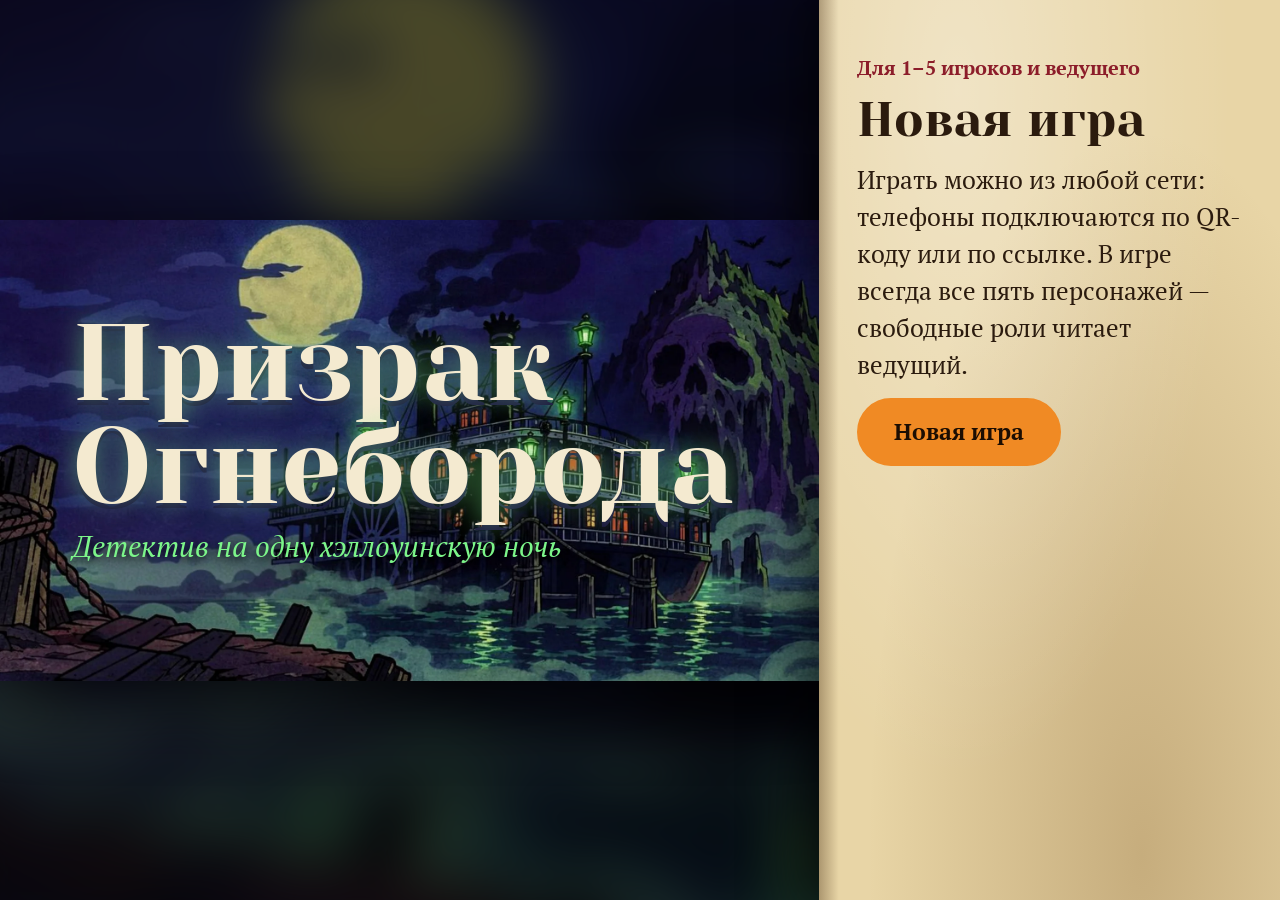
==== index.html @ 99c39380 "Ведущий с телефона, игра из любых сетей, текст справа, аватарки, пометки - телефон ведущего: пульт, " ====
<!doctype html>
<html lang="ru">
<head>
<meta charset="utf-8">
<meta name="viewport" content="width=device-width, initial-scale=1">
<title>Призрак Огнеборода</title>
<meta name="description" content="Хэллоуинский детектив для компании: экран для телевизора.">
<link rel="icon" href="data:image/svg+xml,<svg xmlns='http://www.w3.org/2000/svg' viewBox='0 0 100 100'><text y='.9em' font-size='90'>🎃</text></svg>">
<link rel="stylesheet" href="css/style.css">
<link rel="stylesheet" href="css/host.css">
<link rel="preload" as="image" href="img/bg/UI-02.webp">
</head>
<body class="host">
<div class="stage">
  <div id="blur"></div>
  <div id="scene"></div>
  <main id="screen"></main>
  <div class="topbar" id="top"></div>
  <nav class="dock" id="dock" aria-label="Управление игрой"></nav>
  <div class="toast" id="toast" hidden></div>
</div>
<script src="vendor/mqtt.min.js"></script>
<script src="vendor/qrcode.js"></script>
<script type="module" src="js/host.js"></script>
</body>
</html>
---- css/style.css ----
/* Призрак Огнеборода — общие стили ТВ и телефона */
@font-face { font-family: 'Yeseva One'; font-style: normal; font-weight: 400; font-display: swap; src: url('../fonts/yeseva-one-cyrillic-400-normal.woff2') format('woff2'); unicode-range: U+0301, U+0400-045F, U+0490-0491, U+04B0-04B1, U+2116; }
@font-face { font-family: 'Yeseva One'; font-style: normal; font-weight: 400; font-display: swap; src: url('../fonts/yeseva-one-latin-400-normal.woff2') format('woff2'); unicode-range: U+0000-00FF, U+0131, U+0152-0153, U+02BB-02BC, U+02C6, U+02DA, U+02DC, U+2000-206F, U+2074, U+20AC, U+2122, U+2191, U+2193, U+2212, U+2215, U+FEFF, U+FFFD; }
@font-face { font-family: 'PT Serif'; font-style: normal; font-weight: 400; font-display: swap; src: url('../fonts/pt-serif-cyrillic-400-normal.woff2') format('woff2'); unicode-range: U+0301, U+0400-045F, U+0490-0491, U+04B0-04B1, U+2116; }
@font-face { font-family: 'PT Serif'; font-style: normal; font-weight: 400; font-display: swap; src: url('../fonts/pt-serif-latin-400-normal.woff2') format('woff2'); unicode-range: U+0000-00FF, U+0131, U+0152-0153, U+02BB-02BC, U+02C6, U+02DA, U+02DC, U+2000-206F, U+2074, U+20AC, U+2122, U+2191, U+2193, U+2212, U+2215, U+FEFF, U+FFFD; }
@font-face { font-family: 'PT Serif'; font-style: normal; font-weight: 700; font-display: swap; src: url('../fonts/pt-serif-cyrillic-700-normal.woff2') format('woff2'); unicode-range: U+0301, U+0400-045F, U+0490-0491, U+04B0-04B1, U+2116; }
@font-face { font-family: 'PT Serif'; font-style: normal; font-weight: 700; font-display: swap; src: url('../fonts/pt-serif-latin-700-normal.woff2') format('woff2'); unicode-range: U+0000-00FF, U+0131, U+0152-0153, U+02BB-02BC, U+02C6, U+02DA, U+02DC, U+2000-206F, U+2074, U+20AC, U+2122, U+2191, U+2193, U+2212, U+2215, U+FEFF, U+FFFD; }
@font-face { font-family: 'PT Serif'; font-style: italic; font-weight: 400; font-display: swap; src: url('../fonts/pt-serif-cyrillic-400-italic.woff2') format('woff2'); unicode-range: U+0301, U+0400-045F, U+0490-0491, U+04B0-04B1, U+2116; }
@font-face { font-family: 'PT Serif'; font-style: italic; font-weight: 400; font-display: swap; src: url('../fonts/pt-serif-latin-400-italic.woff2') format('woff2'); unicode-range: U+0000-00FF, U+0131, U+0152-0153, U+02BB-02BC, U+02C6, U+02DA, U+02DC, U+2000-206F, U+2074, U+20AC, U+2122, U+2191, U+2193, U+2212, U+2215, U+FEFF, U+FFFD; }
@font-face { font-family: 'Caveat'; font-style: normal; font-weight: 700; font-display: swap; src: url('../fonts/caveat-cyrillic-700-normal.woff2') format('woff2'); unicode-range: U+0301, U+0400-045F, U+0490-0491, U+04B0-04B1, U+2116; }
@font-face { font-family: 'Caveat'; font-style: normal; font-weight: 700; font-display: swap; src: url('../fonts/caveat-latin-700-normal.woff2') format('woff2'); unicode-range: U+0000-00FF, U+0131, U+0152-0153, U+02BB-02BC, U+02C6, U+02DA, U+02DC, U+2000-206F, U+2074, U+20AC, U+2122, U+2191, U+2193, U+2212, U+2215, U+FEFF, U+FFFD; }

:root {
  --night: #0e1446;
  --deep: #070a26;
  --ghost: #7cf58a;
  --ghost-dim: #3e9c5a;
  --pumpkin: #f08a24;
  --parch: #e8d5a6;
  --parch-dark: #cfb57c;
  --ink: #2b1b0e;
  --coat: #8c1d2a;
  --text: #e9e6f5;
  --muted: #a3a6c9;
  --display: 'Yeseva One', 'PT Serif', Georgia, serif;
  --serif: 'PT Serif', Georgia, serif;
  --hand: 'Caveat', 'Segoe Print', cursive;
}

* { box-sizing: border-box; }
html, body { margin: 0; height: 100%; }
body {
  background: var(--deep);
  color: var(--text);
  font-family: var(--serif);
  -webkit-font-smoothing: antialiased;
  -webkit-tap-highlight-color: transparent;
}
button { font: inherit; color: inherit; }
img { display: block; max-width: 100%; }
[hidden] { display: none !important; }

:focus-visible { outline: 3px solid var(--ghost); outline-offset: 3px; }

.btn {
  appearance: none;
  border: 2px solid var(--pumpkin);
  background: var(--pumpkin);
  color: #1b0d02;
  font-family: var(--serif);
  font-weight: 700;
  border-radius: 999px;
  padding: .7em 1.5em;
  cursor: pointer;
  transition: transform .12s, filter .12s;
}
.btn:hover { filter: brightness(1.08); }
.btn:active { transform: scale(.97); }
.btn:disabled { opacity: .4; cursor: default; filter: none; transform: none; }
.btn.ghost { background: transparent; color: var(--text); border-color: rgba(233, 230, 245, .35); }
.btn.green { background: var(--ghost); border-color: var(--ghost); color: #06240e; }
.btn.red { background: var(--coat); border-color: var(--coat); color: #fff; }

/* Пергамент */
.parch {
  background:
    radial-gradient(ellipse at 20% 10%, rgba(255, 255, 255, .35), transparent 60%),
    radial-gradient(ellipse at 80% 90%, rgba(120, 80, 30, .25), transparent 60%),
    var(--parch);
  color: var(--ink);
  border-radius: 6px;
  box-shadow: 0 0 0 1px rgba(60, 35, 10, .35) inset, 0 18px 50px rgba(0, 0, 0, .55);
}

.note-wrap { position: relative; }
.note-text {
  position: absolute;
  inset: 22% 22% 22% 22%;
  display: flex; align-items: center; justify-content: center;
  text-align: center;
  font-family: var(--hand);
  font-weight: 700;
  color: #3a2410;
  white-space: pre-line;
  line-height: 1.05;
  transform: rotate(-4deg);
}

@media (prefers-reduced-motion: reduce) {
  *, *::before, *::after { animation: none !important; transition: none !important; }
}
---- css/host.css ----
/* Экран ТВ: сцена слева, судовой журнал с текстом справа. Размеры в vh. */
body.host { overflow: hidden; font-size: 2.4vh; }
.stage { position: fixed; inset: 0; overflow: hidden; background: var(--deep); }

/* Фон: размытая копия сцены на весь экран */
#blur, #scene { position: absolute; }
#blur { inset: 0; }
.blurbg {
  position: absolute; inset: -6vh; background-size: cover; background-position: center;
  filter: blur(28px) brightness(.4) saturate(1.2); opacity: 0; transition: opacity 1.2s;
}
.blurbg.on { opacity: 1; }

/* Сцена целиком, без обрезки, в левой части */
#scene { left: 0; top: 0; bottom: 0; right: 36vw; }
.sceneimg {
  position: absolute; inset: 0; background-size: contain; background-repeat: no-repeat; background-position: center;
  opacity: 0; transition: opacity 1.2s, filter .8s;
  filter: drop-shadow(0 2vh 4vh rgba(0, 0, 0, .7));
}
.sceneimg.on { opacity: 1; }
.sceneimg.dim { filter: brightness(.38) saturate(.8); }

#screen { position: absolute; inset: 0; }

/* Левая часть поверх сцены */
.left {
  position: absolute; left: 0; top: 0; bottom: 0; right: 36vw;
  padding: 8vh 4vh 11vh;
  display: flex; flex-direction: column; align-items: center; justify-content: center;
}

/* Правая панель — судовой журнал */
.panel {
  position: absolute; right: 0; top: 0; bottom: 0; width: 36vw;
  padding: 6vh 4.2vh 11vh;
  display: flex; flex-direction: column; gap: 1.6vh;
  overflow-y: auto;
  color: var(--ink);
  background:
    linear-gradient(90deg, rgba(60, 35, 10, .35), transparent 2.2vh),
    radial-gradient(ellipse at 30% 10%, rgba(255, 255, 255, .35), transparent 60%),
    radial-gradient(ellipse at 70% 95%, rgba(120, 80, 30, .3), transparent 60%),
    var(--parch);
  box-shadow: -2vh 0 5vh rgba(0, 0, 0, .55);
}
.panel .kicker { font-size: 2.2vh; color: var(--coat); font-weight: 700; }
.panel h1 { font-family: var(--display); font-weight: 400; font-size: 5.4vh; line-height: 1.05; margin: 0; }
.panel h1.big { font-size: 6vh; }
.panel .body { font-size: 2.75vh; line-height: 1.5; }
.panel .body p { margin: 0; }
.panel .body.big p { font-family: var(--display); font-size: 4.2vh; line-height: 1.25; }
.panel ul { margin: 0; padding-left: 2.6vh; }
.panel li { margin: 0 0 .9vh; font-size: 2.55vh; line-height: 1.4; }
.panel .hint { margin: 0; font-size: 2.2vh; color: #6b4d2a; font-style: italic; }
.panel .btn { align-self: flex-start; font-size: 2.6vh; }

/* Верхняя строка */
.topbar {
  position: absolute; top: 2vh; left: 3vh; right: calc(36vw + 3vh);
  display: flex; align-items: center; gap: 2.6vh; z-index: 5;
  font-size: 1.9vh; color: var(--muted);
}
.net { display: inline-flex; align-items: center; gap: .6vh; }
.net i { width: 1.2vh; height: 1.2vh; border-radius: 50%; background: var(--pumpkin); display: inline-block; }
.net.online i { background: var(--ghost); box-shadow: 0 0 1vh var(--ghost); }

/* Таймер-часы в панели */
.clock {
  margin-top: auto; align-self: flex-end;
  width: 14vh; height: 14vh; border-radius: 50%; flex: none;
  border: .6vh solid #b38b3e;
  background: radial-gradient(circle at 35% 30%, #fbf2d8, #d8c59a);
  color: var(--ink);
  display: flex; flex-direction: column; align-items: center; justify-content: center;
  box-shadow: 0 0 0 .4vh #5b4318, 0 1vh 2.5vh rgba(0, 0, 0, .35);
}
.clock .t { font-family: var(--display); font-size: 4.2vh; line-height: 1; font-variant-numeric: tabular-nums; }
.clock .l { font-size: 1.5vh; margin-top: .4vh; }
.clock.paused .t { opacity: .5; }
.clock.low { animation: pulse 1s infinite; }
@keyframes pulse { 50% { box-shadow: 0 0 0 .4vh #5b4318, 0 0 4vh var(--coat); } }

/* Титул */
.logo {
  font-family: var(--display); font-weight: 400;
  font-size: 12vh; line-height: .95; color: #f4ead0; margin: 0; align-self: flex-start; margin-left: 4vh;
  text-shadow: 0 0 3vh rgba(124, 245, 138, .55), 0 .6vh 0 #1c1440;
}
.logo small { display: block; font-size: 3.2vh; font-family: var(--serif); font-style: italic; color: var(--ghost); text-shadow: 0 .3vh 1vh #000; margin-top: 1.6vh; }

/* Лобби */
.lobby { display: flex; align-items: center; gap: 5vh; }
.ring {
  width: 54vh; height: 54vh; border-radius: 50%; flex: none;
  background: repeating-conic-gradient(#d23a2c 0 45deg, #f2ede0 45deg 90deg);
  display: flex; align-items: center; justify-content: center;
  box-shadow: 0 2vh 5vh rgba(0, 0, 0, .6);
}
.ring .qr { width: 33vh; height: 33vh; background: #fff; border-radius: 1.2vh; padding: 1.5vh; }
.ring .qr svg, .gmqr svg { width: 100%; height: 100%; display: block; }
.seats-wrap h2 { font-family: var(--display); font-weight: 400; font-size: 4vh; margin: 0 0 1.4vh; }
.seats { list-style: none; padding: 0; margin: 0; display: grid; gap: 1vh; min-width: 34vh; }
.seats li { display: flex; align-items: center; gap: 1.4vh; font-size: 3vh; padding: .6vh 2vh; border-radius: 3vh; background: rgba(7, 10, 38, .7); border: .2vh solid rgba(124, 245, 138, .45); }
.seats li.empty { color: var(--muted); font-style: italic; border-style: dashed; border-color: rgba(233, 230, 245, .25); font-size: 2.4vh; }
.seats .x { margin-left: auto; background: none; border: 0; color: var(--muted); cursor: pointer; font-size: 2.2vh; }
.dot { width: 1.4vh; height: 1.4vh; border-radius: 50%; background: var(--muted); flex: none; }
.dot.on { background: var(--ghost); box-shadow: 0 0 1vh var(--ghost); }
.gmbox { display: flex; gap: 2vh; align-items: center; font-size: 2vh; line-height: 1.35; background: rgba(43, 27, 14, .08); border-radius: 1.4vh; padding: 1.6vh; }
.gmqr { width: 15vh; height: 15vh; flex: none; background: #fff; padding: .8vh; border-radius: .8vh; }

/* Портрет крупно */
.hero { width: 100%; height: 100%; background-size: contain; background-repeat: no-repeat; background-position: center bottom; filter: drop-shadow(0 2vh 3vh rgba(0, 0, 0, .7)); }

/* Рассказчики — круглые аватарки */
.speakers { display: flex; gap: 2.4vh; justify-content: center; flex-wrap: wrap; }
.sp { width: 19vh; text-align: center; opacity: .55; transition: transform .3s, opacity .3s; }
.sp img { width: 17vh; height: 17vh; border-radius: 50%; margin: 0 auto; border: .5vh solid rgba(233, 230, 245, .3); box-shadow: 0 1vh 2.5vh rgba(0, 0, 0, .6); }
.sp .nm { font-family: var(--display); font-size: 2.6vh; margin-top: 1vh; }
.sp .rl { font-size: 1.8vh; color: var(--muted); line-height: 1.2; }
.sp.now { opacity: 1; transform: scale(1.12); }
.sp.now img { border-color: var(--ghost); box-shadow: 0 0 3vh rgba(124, 245, 138, .6); }
.sp.now .nm { color: var(--ghost); }
.sp.done { opacity: .85; }
.sp.done .nm::after { content: ' ✓'; color: var(--ghost); }

/* Улики на столе */
.board { position: absolute; left: 3vh; bottom: 10vh; display: flex; gap: 1.4vh; }
.board .ev { width: 11vh; text-align: center; font-size: 1.6vh; color: var(--parch); background: none; border: 0; cursor: pointer; }
.board .ev img { width: 10vh; height: 10vh; object-fit: contain; padding: 1vh; border-radius: 50%; border: .2vh solid rgba(232, 213, 166, .5); background: rgba(14, 20, 70, .85); margin: 0 auto .4vh; }

/* Зоны осмотра */
.zones { display: flex; gap: 2vh; justify-content: center; }
.zone { width: 18vh; text-align: center; }
.zone .im { height: 32vh; border-radius: 1.4vh; background-size: cover; background-position: center; border: .3vh solid rgba(124, 245, 138, .7); box-shadow: 0 0 2vh rgba(124, 245, 138, .3); }
.zone.locked .im { filter: grayscale(1) brightness(.35) blur(.3vh); border-color: rgba(233, 230, 245, .2); box-shadow: none; }
.zone .nm { font-family: var(--display); font-size: 2.4vh; margin-top: 1vh; }
.zone.locked .nm { color: var(--muted); }
.zone .st { font-size: 1.7vh; color: var(--muted); }

/* Голосование */
.barrels { display: flex; gap: 2vh; justify-content: center; flex-wrap: wrap; }
.barrel {
  width: 19vh; padding: 2vh 1vh; text-align: center; border-radius: 3vh / 4vh;
  background: repeating-linear-gradient(90deg, #5a3a1c 0 2.4vh, #4a2f16 2.4vh 2.6vh);
  border: .5vh solid #2f1d0c;
  box-shadow: inset 0 2vh 0 -1.4vh #8b8b8b, inset 0 -2vh 0 -1.4vh #8b8b8b, 0 1.5vh 3vh rgba(0, 0, 0, .6);
}
.barrel img { width: 10vh; height: 10vh; border-radius: 50%; margin: 0 auto 1vh; border: .3vh solid #2f1d0c; }
.barrel .nm { font-family: var(--display); font-size: 2.2vh; color: #f4ead0; line-height: 1.15; min-height: 5vh; }
.barrel .rl { font-size: 1.8vh; color: #d9c79d; }
.barrel .mark { font-size: 2.2vh; height: 4vh; color: var(--ghost); margin-top: .6vh; }
.barrel .cnt { font-family: var(--display); font-size: 6vh; color: #f4ead0; line-height: 1; margin-top: .6vh; }
.barrel.lead { box-shadow: inset 0 2vh 0 -1.4vh #8b8b8b, inset 0 -2vh 0 -1.4vh #8b8b8b, 0 0 4vh var(--coat); }

/* Итоги */
.scores { width: 100%; padding: 2vh 3vh; }
.scores table { width: 100%; border-collapse: collapse; font-size: 2.4vh; }
.scores td { padding: .9vh .8vh; border-bottom: .15vh solid rgba(43, 27, 14, .2); vertical-align: middle; }
.scores tr:last-child td { border-bottom: 0; }
.scores .av { width: 6vh; height: 6vh; border-radius: 50%; }
.scores .pl { font-family: var(--display); font-size: 2.8vh; }
.scores .rl { font-size: 1.7vh; color: #6b4d2a; }
.scores .lines { font-size: 1.7vh; color: #5a4020; }
.scores .tot { font-family: var(--display); font-size: 4vh; text-align: right; }
.scores tr.win .pl::before { content: '★ '; color: var(--pumpkin); }
.scores .place { font-family: var(--display); font-size: 2.8vh; color: #7a5a30; width: 4vh; }

/* Открытие улики */
.reveal {
  position: absolute; inset: 0; z-index: 20; background: rgba(4, 6, 24, .88);
  display: flex; align-items: center; justify-content: center; gap: 5vh; padding: 6vh 8vh;
  animation: fadein .5s ease;
}
@keyframes fadein { from { opacity: 0; } }
.reveal .imgs { display: flex; gap: 2.5vh; align-items: center; }
.reveal .imgs img { max-height: 50vh; max-width: 34vh; filter: drop-shadow(0 2vh 3vh rgba(0, 0, 0, .7)); }
.reveal .imgs img.photo { transform: rotate(-4deg); max-width: 40vh; }
.reveal .card { flex: 0 0 60vh; padding: 3.4vh 4vh; font-size: 3vh; line-height: 1.45; }
.reveal h2 { font-family: var(--display); font-weight: 400; font-size: 5vh; margin: 0 0 1.4vh; }
.reveal .stamp { font-family: var(--display); font-size: 6vh; color: var(--coat); margin-top: 1vh; }
.badge-wrap { position: relative; }
.badge-text { position: absolute; left: 54%; top: 20%; width: 38%; font-family: var(--hand); color: #2b1b0e; font-size: 2.3vh; line-height: 1.1; transform: rotate(-3deg); }

/* Нижняя панель */
.dock {
  position: absolute; left: 0; right: 0; bottom: 0; z-index: 10;
  display: flex; align-items: center; gap: 1.5vh; padding: 1.6vh 3vh;
  background: rgba(4, 6, 24, .94); border-top: .15vh solid rgba(233, 230, 245, .1);
  font-size: 2vh;
}
.dock:empty { display: none; }
.dock .btn { padding: .9vh 2.4vh; font-size: 2.2vh; }
.dock .progress { flex: 1; height: .5vh; background: rgba(233, 230, 245, .15); border-radius: 1vh; overflow: hidden; }
.dock .progress i { display: block; height: 100%; background: var(--ghost); width: 0; transition: width .5s; }
.dock .icon { background: none; border: .2vh solid rgba(233, 230, 245, .3); border-radius: 50%; width: 5vh; height: 5vh; cursor: pointer; font-size: 2.2vh; }
.dock .icon[aria-pressed="true"] { border-color: var(--pumpkin); color: var(--pumpkin); }
.dock .where { color: var(--muted); min-width: 26vh; }

.toast {
  position: absolute; left: 32vw; top: 3vh; transform: translateX(-50%); z-index: 30;
  background: var(--night); border: .2vh solid var(--ghost); color: var(--text);
  padding: 1.2vh 3vh; border-radius: 3vh; font-size: 2.4vh; animation: fadein .3s;
}
.panel .btn.ghost { color: var(--ink); border-color: rgba(43, 27, 14, .45); background: rgba(43, 27, 14, .06); }
.panel .btn.ghost:hover { background: rgba(43, 27, 14, .12); }
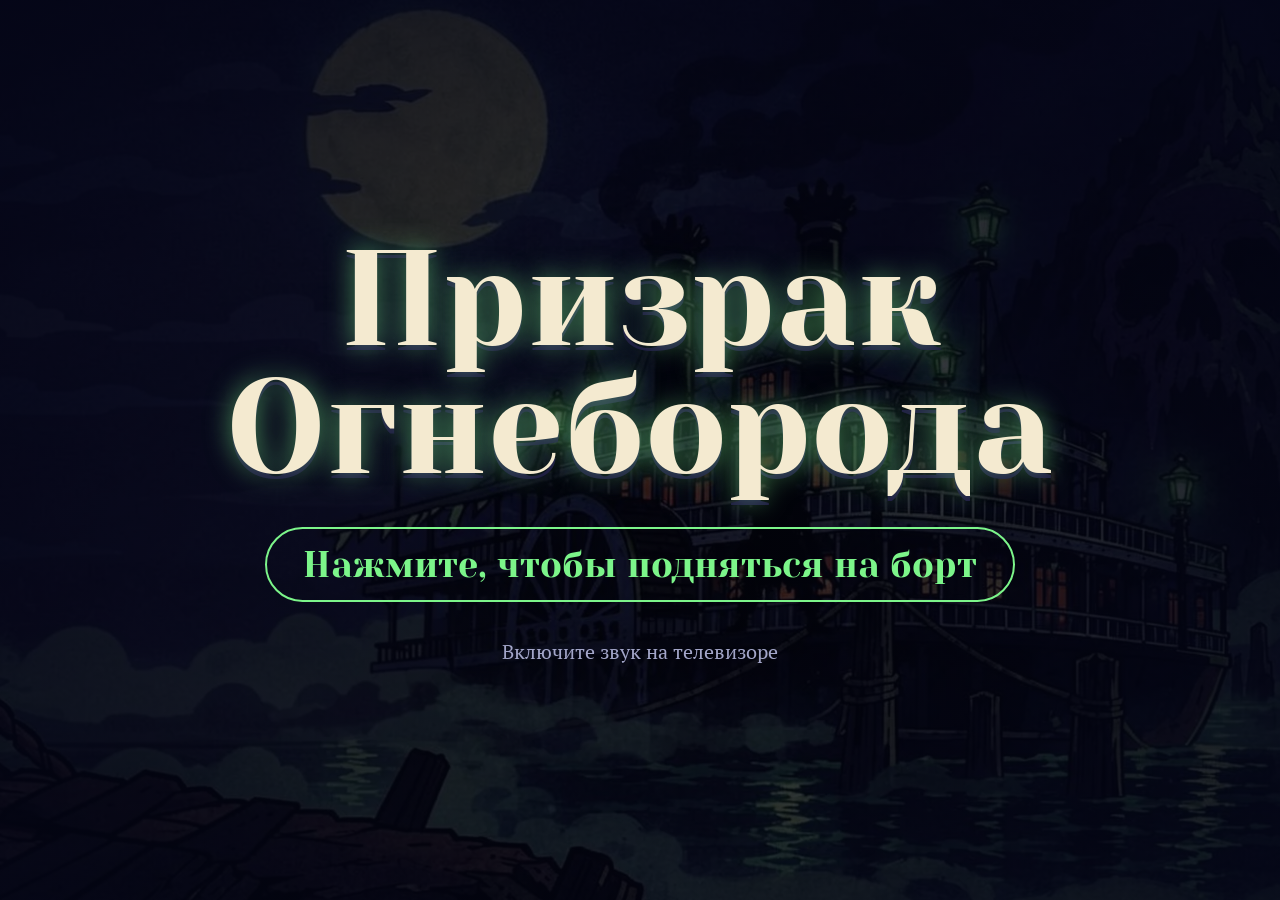
==== commit c4d5459e: "Игра: установка как приложение (PWA) — иконка, manifest, офлайн-кэш, кнопка «Установить на компьютер" ====
--- a/index.html
+++ b/index.html
@@ -5,7 +5,10 @@
 <meta name="viewport" content="width=device-width, initial-scale=1">
 <title>Призрак Огнеборода</title>
 <meta name="description" content="Хэллоуинский детектив для компании: экран для телевизора.">
-<link rel="icon" href="data:image/svg+xml,<svg xmlns='http://www.w3.org/2000/svg' viewBox='0 0 100 100'><text y='.9em' font-size='90'>🎃</text></svg>">
+<link rel="icon" href="icons/favicon-64.png" type="image/png">
+<link rel="manifest" href="manifest.webmanifest">
+<meta name="theme-color" content="#0b1020">
+<link rel="apple-touch-icon" href="icons/apple-touch-icon.png">
 <link rel="stylesheet" href="css/style.css">
 <link rel="stylesheet" href="css/host.css">
 <link rel="preload" as="image" href="img/bg/UI-02.webp">
--- a/css/host.css
+++ b/css/host.css
@@ -51,7 +51,7 @@
 .panel .body p { margin: 0; }
 .panel .body.big p { font-family: var(--display); font-size: 4.2vh; line-height: 1.25; }
 .panel ul { margin: 0; padding-left: 2.6vh; }
-.panel li { margin: 0 0 .9vh; font-size: 2.55vh; line-height: 1.4; }
+.panel li { margin: 0 0 .9vh; font-size: .93em; line-height: 1.4; }
 .panel .hint { margin: 0; font-size: 2.2vh; color: #6b4d2a; font-style: italic; }
 .panel .btn { align-self: flex-start; font-size: 2.6vh; }
 
@@ -114,14 +114,17 @@
 
 /* Рассказчики — круглые аватарки */
 .speakers { display: flex; gap: 2.4vh; justify-content: center; flex-wrap: wrap; }
-.sp { width: 19vh; text-align: center; opacity: .55; transition: transform .3s, opacity .3s; }
+.sp { width: 19vh; text-align: center; transition: transform .3s; }
+.sp img { transition: filter .3s; }
+.sp:not(.now):not(.done) img { filter: grayscale(.55) brightness(.6); }
+.sp:not(.now):not(.done) .nm { color: var(--muted); }
 .sp img { width: 17vh; height: 17vh; border-radius: 50%; margin: 0 auto; border: .5vh solid rgba(233, 230, 245, .3); box-shadow: 0 1vh 2.5vh rgba(0, 0, 0, .6); }
 .sp .nm { font-family: var(--display); font-size: 2.6vh; margin-top: 1vh; }
 .sp .rl { font-size: 1.8vh; color: var(--muted); line-height: 1.2; }
 .sp.now { opacity: 1; transform: scale(1.12); }
 .sp.now img { border-color: var(--ghost); box-shadow: 0 0 3vh rgba(124, 245, 138, .6); }
 .sp.now .nm { color: var(--ghost); }
-.sp.done { opacity: .85; }
+.sp.done img { filter: brightness(.85); }
 .sp.done .nm::after { content: ' ✓'; color: var(--ghost); }
 
 /* Улики на столе */
@@ -204,3 +207,25 @@
 }
 .panel .btn.ghost { color: var(--ink); border-color: rgba(43, 27, 14, .45); background: rgba(43, 27, 14, .06); }
 .panel .btn.ghost:hover { background: rgba(43, 27, 14, .12); }
+
+.zone.focus .im { border-color: var(--pumpkin); box-shadow: 0 0 3vh rgba(240, 138, 36, .7); }
+.zone.focus { transform: scale(1.08); }
+.zone.focus .nm { color: var(--pumpkin); }
+
+/* Заставка */
+.splash {
+  position: absolute; inset: 0; z-index: 25; border: 0; cursor: pointer;
+  background: radial-gradient(ellipse at 50% 60%, rgba(7, 10, 38, .2), rgba(4, 6, 24, .85));
+  display: flex; flex-direction: column; align-items: center; justify-content: center; gap: 4vh;
+  color: var(--text); font-family: var(--serif);
+}
+.splash .logo { margin: 0; align-self: center; text-align: center; font-size: 15vh; }
+.splash .tap {
+  font-family: var(--display); font-size: 4vh; color: var(--ghost);
+  padding: 1.6vh 4vh; border: .3vh solid var(--ghost); border-radius: 6vh;
+  animation: breathe 2.4s ease-in-out infinite;
+}
+.splash .sub { font-size: 2.2vh; color: var(--muted); }
+@keyframes breathe { 50% { box-shadow: 0 0 4vh rgba(124, 245, 138, .55); } }
+body.splashing #scene { right: 0; }
+body.splashing .sceneimg { background-size: cover; }
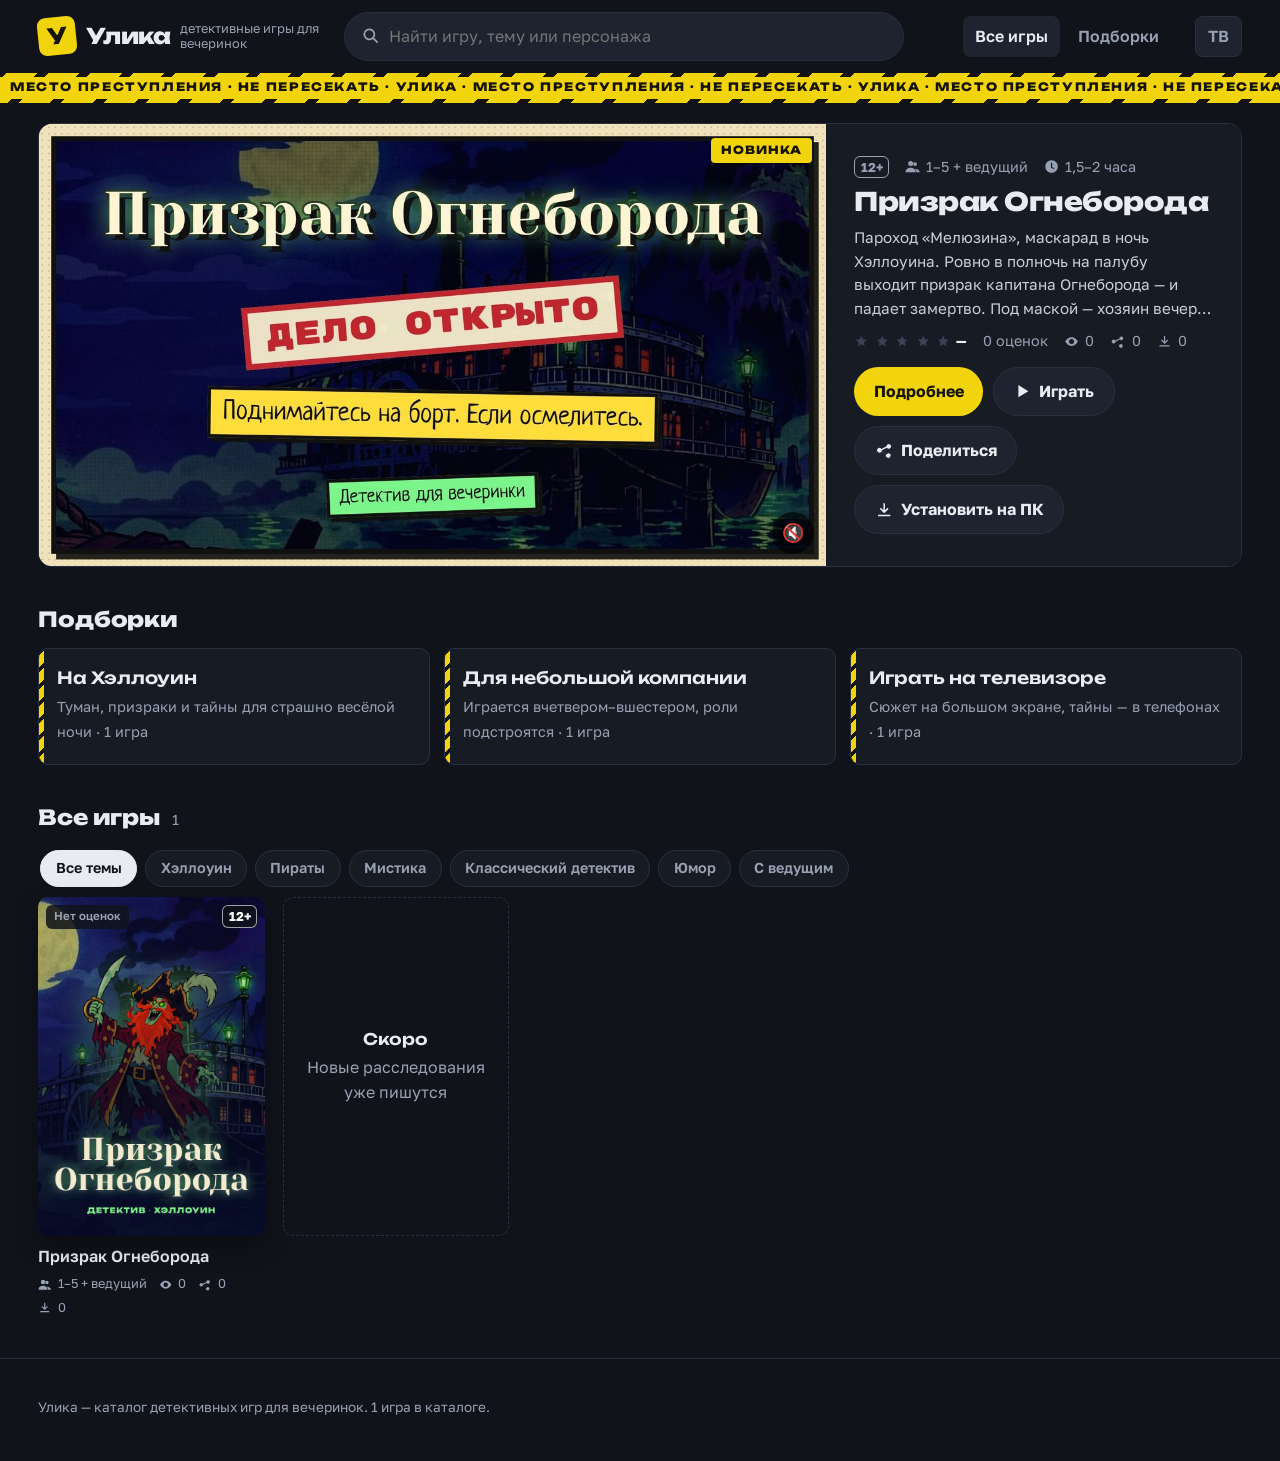
==== commit 039cf315: "Каталог «Улика» — в корень сайта, игра — в папку ognebord/; перенаправления со старых адресов Co-Aut" ====
--- a/index.html
+++ b/index.html
@@ -2,28 +2,34 @@
 <html lang="ru">
 <head>
 <meta charset="utf-8">
-<meta name="viewport" content="width=device-width, initial-scale=1">
-<title>Призрак Огнеборода</title>
-<meta name="description" content="Хэллоуинский детектив для компании: экран для телевизора.">
-<link rel="icon" href="icons/favicon-64.png" type="image/png">
-<link rel="manifest" href="manifest.webmanifest">
-<meta name="theme-color" content="#0b1020">
-<link rel="apple-touch-icon" href="icons/apple-touch-icon.png">
-<link rel="stylesheet" href="css/style.css">
-<link rel="stylesheet" href="css/host.css">
-<link rel="preload" as="image" href="img/bg/UI-02.webp">
+<meta name="viewport" content="width=device-width, initial-scale=1, viewport-fit=cover">
+<title>Улика — детективные игры для вечеринок</title>
+<meta name="description" content="Каталог детективных игр для вечеринок: сюжет на телевизоре, тайны в телефонах. Трейлеры, правила, оценки и отзывы.">
+<meta name="theme-color" content="#10131a">
+<meta property="og:type" content="website">
+<meta property="og:title" content="Улика — детективные игры для вечеринок">
+<meta property="og:description" content="Выберите детектив для своей компании: трейлеры, правила, оценки и отзывы.">
+<meta property="og:image" content="media/ognebord-og.jpg">
+<link rel="preload" href="fonts/unbounded-cyrillic-800-normal.woff2" as="font" type="font/woff2" crossorigin>
+<link rel="icon" href="favicon.svg" type="image/svg+xml">
+<link rel="stylesheet" href="css/site.css">
+<script>/* ярлык, установленный, когда игра жила в корне сайта */ if (/[?&]source=app/.test(location.search)) location.replace('ognebord/');</script>
+<script src="config.js"></script>
+<script type="module" src="js/catalog.js"></script>
 </head>
-<body class="host">
-<div class="stage">
-  <div id="blur"></div>
-  <div id="scene"></div>
-  <main id="screen"></main>
-  <div class="topbar" id="top"></div>
-  <nav class="dock" id="dock" aria-label="Управление игрой"></nav>
-  <div class="toast" id="toast" hidden></div>
+<body>
+<div class="shell">
+  <aside class="rail" aria-label="Реклама"><div class="ad ad-left" data-ad="left"></div></aside>
+  <main id="main">
+    <div id="feature"></div>
+
+    <h2 class="sec" id="collections">Подборки</h2>
+    <div class="collections" id="colls"></div>
+
+    <h2 class="sec" id="all">Все игры <small id="count"></small></h2>
+    <div class="filters" role="group" aria-label="Темы" id="themes"></div>
+    <div class="grid" id="grid" aria-live="polite"></div>
+  </main>
 </div>
-<script src="vendor/mqtt.min.js"></script>
-<script src="vendor/qrcode.js"></script>
-<script type="module" src="js/host.js"></script>
 </body>
 </html>
--- a/css/site.css
+++ b/css/site.css
@@ -0,0 +1,265 @@
+/* Улика — каталог детективных игр */
+@font-face { font-family: 'Golos'; font-weight: 400; font-display: swap; src: url('../fonts/golos-text-cyrillic-400-normal.woff2') format('woff2'); unicode-range: U+0400-045F, U+2116; }
+@font-face { font-family: 'Golos'; font-weight: 400; font-display: swap; src: url('../fonts/golos-text-latin-400-normal.woff2') format('woff2'); unicode-range: U+0000-00FF, U+2000-206F; }
+@font-face { font-family: 'Golos'; font-weight: 600; font-display: swap; src: url('../fonts/golos-text-cyrillic-600-normal.woff2') format('woff2'); unicode-range: U+0400-045F, U+2116; }
+@font-face { font-family: 'Golos'; font-weight: 600; font-display: swap; src: url('../fonts/golos-text-latin-600-normal.woff2') format('woff2'); unicode-range: U+0000-00FF, U+2000-206F; }
+@font-face { font-family: 'Golos'; font-weight: 700; font-display: swap; src: url('../fonts/golos-text-cyrillic-700-normal.woff2') format('woff2'); unicode-range: U+0400-045F, U+2116; }
+@font-face { font-family: 'Golos'; font-weight: 700; font-display: swap; src: url('../fonts/golos-text-latin-700-normal.woff2') format('woff2'); unicode-range: U+0000-00FF, U+2000-206F; }
+@font-face { font-family: 'Unbounded'; font-weight: 600; font-display: swap; src: url('../fonts/unbounded-cyrillic-600-normal.woff2') format('woff2'); unicode-range: U+0400-045F; }
+@font-face { font-family: 'Unbounded'; font-weight: 600; font-display: swap; src: url('../fonts/unbounded-latin-600-normal.woff2') format('woff2'); unicode-range: U+0000-00FF, U+2000-206F; }
+@font-face { font-family: 'Unbounded'; font-weight: 800; font-display: swap; src: url('../fonts/unbounded-cyrillic-800-normal.woff2') format('woff2'); unicode-range: U+0400-045F; }
+@font-face { font-family: 'Unbounded'; font-weight: 800; font-display: swap; src: url('../fonts/unbounded-latin-800-normal.woff2') format('woff2'); unicode-range: U+0000-00FF, U+2000-206F; }
+@font-face { font-family: 'Yeseva One'; font-display: swap; src: url('../fonts/yeseva-one-cyrillic-400-normal.woff2') format('woff2'); unicode-range: U+0400-045F; }
+
+:root {
+  --bg: #10131a;
+  --surface: #171b24;
+  --surface-2: #1e2330;
+  --line: #2a3040;
+  --text: #e9ebf1;
+  --muted: #98a1b3;
+  --tape: #f2d40c;
+  --tape-ink: #15130a;
+  --red: #e5484d;
+  --green: #4cc38a;
+  --radius: 10px;
+  --gutter: 16px;
+  --rail: 0px;
+  color-scheme: dark;
+}
+* { box-sizing: border-box; }
+html { font-size: 16px; }
+html.tv { font-size: 22px; }
+@media (min-width: 1800px) and (min-height: 950px) { html { font-size: 18px; } }
+body { margin: 0; background: var(--bg); color: var(--text); font: 400 1rem/1.55 'Golos', system-ui, sans-serif; -webkit-font-smoothing: antialiased; }
+body.has-bottom-ad { padding-bottom: 110px; }
+img { display: block; max-width: 100%; }
+a { color: inherit; }
+button, input, textarea { font: inherit; color: inherit; }
+[hidden] { display: none !important; }
+.sr { position: absolute; width: 1px; height: 1px; overflow: hidden; clip: rect(0 0 0 0); }
+.skip { position: absolute; left: -999px; top: 8px; background: var(--tape); color: var(--tape-ink); padding: 8px 14px; border-radius: 6px; z-index: 100; }
+.skip:focus { left: 8px; }
+:focus-visible { outline: 3px solid var(--tape); outline-offset: 3px; border-radius: 6px; }
+html.tv :focus-visible { outline-width: 5px; outline-offset: 5px; }
+
+/* ---------- Шапка ---------- */
+.top { display: flex; align-items: center; gap: 24px; padding: 12px clamp(var(--gutter), 3vw, 40px); background: var(--bg); position: sticky; top: 0; z-index: 30; }
+.brand { display: flex; align-items: center; gap: 10px; text-decoration: none; flex: none; }
+.brand-mark { width: 38px; height: 38px; border-radius: 8px; background: var(--tape); color: var(--tape-ink); font: 800 22px/38px 'Unbounded'; text-align: center; transform: rotate(-6deg); }
+.brand-name { font: 800 1.35rem/1 'Unbounded', sans-serif; letter-spacing: -.02em; }
+.brand-sub { color: var(--muted); font-size: .8rem; max-width: 140px; line-height: 1.2; }
+.search { flex: 1; max-width: 560px; display: flex; align-items: center; gap: 8px; background: var(--surface-2); border: 1px solid var(--line); border-radius: 999px; padding: 0 16px; }
+.search svg { width: 20px; height: 20px; fill: var(--muted); flex: none; }
+.search input { flex: 1; background: none; border: 0; padding: 11px 0; outline: none; min-width: 0; }
+.search:focus-within { border-color: var(--tape); }
+.topnav { display: flex; gap: 6px; margin-left: auto; }
+.topnav a { text-decoration: none; padding: 8px 12px; border-radius: 8px; color: var(--muted); font-weight: 600; }
+.topnav a:hover, .topnav a[aria-current] { color: var(--text); background: var(--surface-2); }
+.tvbtn { background: var(--surface-2); border: 1px solid var(--line); border-radius: 8px; padding: 7px 12px; cursor: pointer; color: var(--muted); font-weight: 600; }
+.tvbtn[aria-pressed="true"] { color: var(--tape-ink); background: var(--tape); border-color: var(--tape); }
+
+/* Лента «место преступления» — фирменный знак */
+.tape { overflow: hidden; background: repeating-linear-gradient(-45deg, var(--tape) 0 22px, var(--tape-ink) 22px 30px); padding: 4px 0; }
+.tape span { display: block; white-space: nowrap; background: var(--tape); margin: 0 -10px; color: var(--tape-ink); font: 800 .72rem/1.9 'Unbounded'; letter-spacing: .14em; text-transform: uppercase; padding-left: 20px; }
+
+/* ---------- Реклама ---------- */
+.ad { display: flex; justify-content: center; align-items: center; }
+.ad-top { margin: 14px auto 0; width: min(728px, calc(100% - 2 * var(--gutter))); min-height: 90px; }
+.ad-ph { width: 100%; height: 100%; min-height: inherit; border: 1.5px dashed #3a4256; border-radius: 8px; display: flex; flex-direction: column; align-items: center; justify-content: center; gap: 2px; color: #6c7589; font-size: .8rem; text-align: center; padding: 8px; }
+.ad-ph b { font-weight: 600; color: #8891a5; }
+.ad-left { position: sticky; top: 90px; width: 160px; min-height: 600px; }
+.ad-bottom { position: fixed; left: 0; right: 0; bottom: 0; z-index: 40; background: rgba(16, 19, 26, .96); border-top: 1px solid var(--line); padding: 8px var(--gutter); display: flex; justify-content: center; }
+.ad-bottom .ad { width: min(728px, 100%); min-height: 90px; }
+.ad-x { position: absolute; right: 8px; top: -30px; width: 28px; height: 28px; border-radius: 50%; border: 1px solid var(--line); background: var(--surface); color: var(--muted); cursor: pointer; font-size: 13px; }
+
+/* ---------- Раскладка ---------- */
+.shell { display: grid; grid-template-columns: 1fr; gap: 28px; padding: 20px clamp(var(--gutter), 3vw, 40px) 40px; max-width: 1640px; margin: 0 auto; }
+.rail { display: none; }
+main { min-width: 0; }
+@media (min-width: 1200px) {
+  .shell { grid-template-columns: 300px minmax(0, 1fr); }
+  .rail { display: block; }
+  .ad-left { width: 300px; }
+}
+
+/* ---------- Кнопки, бейджи ---------- */
+.btn { display: inline-flex; align-items: center; justify-content: center; gap: 8px; border: 0; border-radius: 999px; padding: .75em 1.4em; font-weight: 700; cursor: pointer; text-decoration: none; background: var(--tape); color: var(--tape-ink); }
+.btn svg { width: 1.15em; height: 1.15em; fill: currentColor; }
+.btn:hover { filter: brightness(1.07); }
+.btn.ghost { background: var(--surface-2); color: var(--text); border: 1px solid var(--line); }
+.btn.big { font-size: 1.1rem; padding: .85em 1.7em; }
+.age { display: inline-grid; place-items: center; min-width: 2.4em; height: 1.75em; padding: 0 .4em; border: 1.5px solid currentColor; border-radius: 6px; font: 700 .8rem/1 'Golos'; }
+.chip { display: inline-flex; align-items: center; padding: .45em 1em; border-radius: 999px; border: 1px solid var(--line); background: var(--surface); color: var(--muted); font-weight: 600; font-size: .9rem; cursor: pointer; white-space: nowrap; text-decoration: none; }
+.chip[aria-pressed="true"] { background: var(--text); color: var(--bg); border-color: var(--text); }
+.meta { display: flex; flex-wrap: wrap; gap: 6px 16px; color: var(--muted); font-size: .9rem; }
+.meta span { display: inline-flex; align-items: center; gap: 6px; }
+.meta svg { width: 1.05em; height: 1.05em; fill: currentColor; }
+.rating { display: inline-flex; align-items: center; gap: 6px; font-weight: 700; color: var(--text); }
+.stars-ro { display: inline-flex; gap: 1px; }
+.stars-ro i svg { width: 1em; height: 1em; fill: #3a4256; display: block; }
+.stars-ro i.on svg { fill: var(--tape); }
+.stars-ro i.half svg { fill: url(#half); }
+.stars-ro.lg i svg { width: 1.4em; height: 1.4em; }
+
+/* ---------- Главная: витрина ---------- */
+.feature { position: relative; display: grid; grid-template-columns: 1fr; border-radius: 14px; overflow: hidden; background: var(--surface); border: 1px solid var(--line); }
+.feature-media { position: relative; aspect-ratio: 16 / 9; background: #000 center / cover; }
+.feature-media video { position: absolute; inset: 0; width: 100%; height: 100%; object-fit: cover; }
+.feature-media .snd { position: absolute; right: 12px; bottom: 12px; width: 42px; height: 42px; border-radius: 50%; border: 0; background: rgba(0, 0, 0, .65); color: #fff; cursor: pointer; font-size: 18px; }
+.feature-media .label { position: absolute; right: 14px; top: 14px; background: var(--tape); color: var(--tape-ink); font: 800 .7rem/1 'Unbounded'; padding: 7px 10px; border-radius: 4px; letter-spacing: .08em; text-transform: uppercase; }
+.feature-body { padding: 20px 22px 24px; display: flex; flex-direction: column; gap: 12px; }
+.feature-body h1 { font: 800 clamp(1.5rem, 2.6vw, 2.4rem)/1.1 'Unbounded'; margin: 0; letter-spacing: -.02em; }
+.feature-body .teaser { margin: 0; color: #c9cedb; max-width: 62ch; }
+.feature-body .row { display: flex; flex-wrap: wrap; gap: 10px; margin-top: 4px; }
+@media (min-width: 900px) {
+  .feature { grid-template-columns: minmax(0, 1.9fr) minmax(300px, 1fr); }
+  .feature-media { aspect-ratio: 16 / 9; height: 100%; }
+  .feature-body { padding: 24px 28px; justify-content: center; gap: 10px; align-self: stretch; background: var(--surface); }
+  .feature-body h1 { font-size: clamp(1.4rem, 2vw, 2.2rem); }
+  .feature-body .teaser { display: -webkit-box; -webkit-line-clamp: 4; -webkit-box-orient: vertical; overflow: hidden; font-size: .95rem; }
+  .feature-body .btn.big { font-size: 1rem; padding: .7em 1.2em; }
+}
+
+h2.sec { font: 800 1.3rem/1.2 'Unbounded'; margin: 40px 0 16px; letter-spacing: -.01em; display: flex; align-items: baseline; gap: 12px; }
+h2.sec small { font: 400 .9rem 'Golos'; color: var(--muted); }
+
+.filters { display: flex; gap: 8px; overflow-x: auto; padding: 4px 2px 10px; scrollbar-width: none; }
+.filters::-webkit-scrollbar { display: none; }
+
+.collections { display: grid; grid-template-columns: repeat(auto-fit, minmax(240px, 1fr)); gap: 14px; }
+.coll { position: relative; text-align: left; border: 1px solid var(--line); border-radius: var(--radius); padding: 18px 18px 20px; background: var(--surface); cursor: pointer; overflow: hidden; }
+.coll::before { content: ''; position: absolute; left: 0; top: 0; bottom: 0; width: 5px; background: repeating-linear-gradient(-45deg, var(--tape) 0 8px, var(--tape-ink) 8px 12px); }
+.coll b { display: block; font: 600 1.05rem/1.25 'Unbounded'; margin-bottom: 6px; }
+.coll span { color: var(--muted); font-size: .9rem; }
+.coll:hover, .coll[aria-pressed="true"] { border-color: var(--tape); }
+
+.grid { display: grid; grid-template-columns: repeat(auto-fill, minmax(min(210px, 46%), 1fr)); gap: 22px 18px; }
+.card { text-decoration: none; display: flex; flex-direction: column; gap: 8px; border-radius: var(--radius); }
+.card .poster { position: relative; aspect-ratio: 2 / 3; border-radius: var(--radius); overflow: hidden; background: var(--surface-2); box-shadow: 0 10px 24px rgba(0, 0, 0, .35); transition: transform .2s; }
+.card .poster img { width: 100%; height: 100%; object-fit: cover; }
+.card:hover .poster, .card:focus-visible .poster { transform: translateY(-4px); }
+.card .poster .age { position: absolute; top: 8px; right: 8px; background: rgba(16, 19, 26, .85); color: #fff; border-color: rgba(255, 255, 255, .6); }
+.card .poster .score { position: absolute; left: 8px; top: 8px; background: var(--tape); color: var(--tape-ink); font: 800 .85rem/1 'Unbounded'; padding: 6px 8px; border-radius: 6px; }
+.card .poster .score.none { background: rgba(16, 19, 26, .85); color: var(--muted); font: 600 .72rem/1 'Golos'; }
+.card h3 { font: 600 1rem/1.25 'Golos'; margin: 2px 0 0; }
+.card .meta { font-size: .8rem; gap: 4px 12px; }
+.soon { aspect-ratio: 2 / 3; border-radius: var(--radius); border: 1.5px dashed var(--line); display: flex; flex-direction: column; justify-content: center; align-items: center; text-align: center; padding: 20px; color: var(--muted); gap: 6px; }
+.soon b { font: 600 1rem 'Unbounded'; color: var(--text); }
+.empty { padding: 40px 20px; text-align: center; color: var(--muted); border: 1px dashed var(--line); border-radius: var(--radius); }
+
+/* ---------- Карточка игры ---------- */
+.crumbs { color: var(--muted); font-size: .85rem; margin-bottom: 12px; }
+.crumbs a { color: var(--muted); }
+.gtitle { font: 800 clamp(1.7rem, 3.4vw, 3rem)/1.05 'Unbounded'; margin: 0 0 6px; letter-spacing: -.02em; }
+.gtag { color: var(--muted); margin: 0 0 18px; font-size: 1.05rem; }
+.ghead { display: grid; gap: 22px; grid-template-columns: 1fr; }
+@media (min-width: 1000px) { .ghead { grid-template-columns: minmax(0, 1fr) 340px; } }
+
+.viewer { background: #000; border-radius: var(--radius); overflow: hidden; aspect-ratio: 16 / 9; position: relative; }
+.viewer img, .viewer video { width: 100%; height: 100%; object-fit: contain; background: #000; }
+.viewer .vbg { position: absolute; inset: 0; background: center / cover; filter: blur(30px) brightness(.45); transform: scale(1.2); }
+.viewer video, .viewer img.main { position: relative; }
+.viewer .cap { position: absolute; left: 0; right: 0; bottom: 0; padding: 20px 14px 10px; background: linear-gradient(transparent, rgba(0, 0, 0, .75)); font-size: .85rem; color: #dfe3ec; }
+.thumbs { display: flex; gap: 8px; overflow-x: auto; padding: 10px 2px 6px; scrollbar-width: thin; }
+.thumb { flex: none; width: 128px; aspect-ratio: 16 / 9; border-radius: 6px; overflow: hidden; border: 2px solid transparent; padding: 0; background: #000 center / cover; cursor: pointer; position: relative; opacity: .7; }
+.thumb[aria-current="true"] { border-color: var(--tape); opacity: 1; }
+.thumb.video::after { content: ''; position: absolute; inset: 0; background: rgba(0, 0, 0, .35) url("data:image/svg+xml,%3Csvg xmlns='http://www.w3.org/2000/svg' viewBox='0 0 24 24'%3E%3Cpath fill='white' d='M8 5v14l11-7z'/%3E%3C/svg%3E") center / 30px no-repeat; }
+.thumb:hover { opacity: 1; }
+
+.side { display: flex; flex-direction: column; gap: 14px; }
+.side .capsule { border-radius: var(--radius); overflow: hidden; aspect-ratio: 16 / 9; }
+.side .capsule img { width: 100%; height: 100%; object-fit: cover; }
+.side .teaser { margin: 0; color: #c9cedb; font-size: .95rem; }
+.facts { display: grid; grid-template-columns: auto 1fr; gap: 8px 14px; margin: 0; font-size: .9rem; }
+.facts dt { color: var(--muted); }
+.facts dd { margin: 0; font-weight: 600; }
+.statrow { display: flex; flex-wrap: wrap; gap: 8px; }
+.stat { flex: 1 1 90px; background: var(--surface); border: 1px solid var(--line); border-radius: 8px; padding: 10px 12px; }
+.stat b { display: block; font: 800 1.2rem/1.1 'Unbounded'; }
+.stat span { color: var(--muted); font-size: .78rem; }
+.actions { display: flex; flex-wrap: wrap; gap: 10px; }
+.actions .btn { flex: 1 1 140px; }
+
+.tabs { display: flex; gap: 4px; border-bottom: 1px solid var(--line); margin: 34px 0 22px; overflow-x: auto; scrollbar-width: none; position: sticky; top: 62px; background: var(--bg); z-index: 5; }
+.tabs a { text-decoration: none; padding: 12px 16px; font-weight: 600; color: var(--muted); border-bottom: 3px solid transparent; white-space: nowrap; }
+.tabs a[aria-current] { color: var(--text); border-color: var(--tape); }
+.body2 { display: grid; gap: 30px; grid-template-columns: 1fr; }
+@media (min-width: 1000px) { .body2 { grid-template-columns: minmax(0, 1fr) 340px; } }
+section.block { scroll-margin-top: 130px; margin-bottom: 42px; }
+section.block h2 { font: 800 1.25rem/1.2 'Unbounded'; margin: 0 0 14px; }
+.prose p { margin: 0 0 14px; max-width: 70ch; color: #d4d8e2; }
+.nospoil { display: inline-flex; gap: 8px; align-items: center; background: rgba(76, 195, 138, .12); color: #8de0b5; border: 1px solid rgba(76, 195, 138, .35); border-radius: 999px; padding: 4px 12px; font-size: .8rem; font-weight: 600; margin-bottom: 14px; }
+.rules { display: grid; gap: 12px; grid-template-columns: repeat(auto-fit, minmax(260px, 1fr)); }
+.rule { background: var(--surface); border: 1px solid var(--line); border-radius: var(--radius); padding: 16px 18px; }
+.rule h3 { margin: 0 0 6px; font: 600 1rem 'Unbounded'; }
+.rule p { margin: 0; color: #c9cedb; font-size: .93rem; }
+
+.ratebox { background: var(--surface); border: 1px solid var(--line); border-radius: var(--radius); padding: 18px; }
+.ratebox .big { display: flex; align-items: center; gap: 14px; margin-bottom: 12px; }
+.ratebox .big b { font: 800 2.6rem/1 'Unbounded'; }
+.ratebox .big small { color: var(--muted); display: block; }
+.stars { display: inline-flex; gap: 4px; }
+.stars button { background: none; border: 0; padding: 4px; cursor: pointer; border-radius: 6px; }
+.stars svg { width: 34px; height: 34px; fill: #3a4256; transition: fill .1s, transform .1s; display: block; }
+.stars button.on svg { fill: var(--tape); }
+.stars button:hover svg { transform: scale(1.12); }
+html.tv .stars svg { width: 48px; height: 48px; }
+.ratemsg { color: var(--muted); font-size: .85rem; margin-top: 6px; min-height: 1.3em; }
+
+.cform { display: grid; gap: 10px; margin-bottom: 22px; }
+.cform input, .cform textarea { background: var(--surface); border: 1px solid var(--line); border-radius: 8px; padding: 12px 14px; width: 100%; }
+.cform textarea { min-height: 96px; resize: vertical; }
+.cform input:focus, .cform textarea:focus { outline: none; border-color: var(--tape); }
+.cform .row { display: flex; align-items: center; gap: 12px; flex-wrap: wrap; }
+.cform .err { color: #ff8e8e; font-size: .85rem; }
+.clist { list-style: none; margin: 0; padding: 0; display: grid; gap: 12px; }
+.clist li { background: var(--surface); border: 1px solid var(--line); border-radius: var(--radius); padding: 14px 16px; }
+.clist .who { display: flex; gap: 10px; align-items: baseline; margin-bottom: 4px; }
+.clist .who b { font-weight: 700; }
+.clist .who time { color: var(--muted); font-size: .8rem; }
+.clist p { margin: 0; white-space: pre-wrap; overflow-wrap: anywhere; color: #d4d8e2; }
+
+/* ---------- Поделиться ---------- */
+.sheet-back { position: fixed; inset: 0; z-index: 60; background: rgba(5, 7, 12, .7); display: flex; align-items: flex-end; justify-content: center; }
+.sheet { width: min(480px, 100%); background: var(--surface); border: 1px solid var(--line); border-radius: 16px 16px 0 0; padding: 22px var(--gutter) calc(22px + env(safe-area-inset-bottom)); display: grid; gap: 14px; }
+@media (min-width: 600px) { .sheet-back { align-items: center; } .sheet { border-radius: 16px; } }
+.sheet h3 { margin: 0; font: 600 1.1rem 'Unbounded'; }
+.share-links { display: grid; grid-template-columns: 1fr 1fr; gap: 8px; }
+.share-links a, .share-links button { text-align: center; text-decoration: none; padding: 12px; border-radius: 10px; background: var(--surface-2); border: 1px solid var(--line); font-weight: 600; cursor: pointer; }
+.share-url { width: 100%; background: var(--bg); border: 1px solid var(--line); border-radius: 8px; padding: 10px; color: var(--muted); font-size: .85rem; }
+
+.foot { max-width: 1640px; margin: 0 auto; padding: 24px clamp(var(--gutter), 3vw, 40px) 30px; color: var(--muted); font-size: .85rem; border-top: 1px solid var(--line); }
+.foot .demo { color: #c7a85a; }
+
+/* ---------- Телефон ---------- */
+@media (max-width: 720px) {
+  .top { flex-wrap: wrap; gap: 10px 14px; }
+  .brand-sub { display: none; }
+  .search { order: 3; flex-basis: 100%; max-width: none; }
+  .topnav a { padding: 6px 8px; font-size: .9rem; }
+  .ad-top { min-height: 100px; width: min(320px, calc(100% - 2 * var(--gutter))); }
+  .ad-bottom .ad { min-height: 50px; width: 320px; }
+  body.has-bottom-ad { padding-bottom: 76px; }
+  .tabs { top: 104px; }
+  .thumb { width: 104px; }
+  .stars svg { width: 40px; height: 40px; }
+}
+
+@media (prefers-reduced-motion: reduce) { * { transition: none !important; scroll-behavior: auto !important; } }
+.ghead > *, .body2 > * { min-width: 0; }
+@media (max-width: 720px) {
+  .top { position: static; }
+  .tvbtn { display: none; }
+  .topnav { margin-left: auto; }
+  .tabs { top: 0; }
+  .side .capsule { display: none; }
+  .viewer .cap { font-size: .75rem; padding: 14px 10px 6px; }
+  .feature-body h1 { font-size: 1.6rem; }
+  .feature-body .row .btn { flex: 1 1 auto; font-size: 1rem; padding: .7em 1em; }
+}
+@media (min-width: 1200px) { body.no-rail .shell { grid-template-columns: minmax(0, 1fr); } }
+.hint-small { margin: -4px 0 0; color: var(--muted); font-size: .8rem; }
+.toast { position: fixed; left: 50%; bottom: 130px; transform: translateX(-50%); z-index: 70; background: var(--text); color: var(--bg); padding: 12px 18px; border-radius: 10px; font-weight: 600; max-width: calc(100% - 32px); box-shadow: 0 10px 30px rgba(0,0,0,.5); }
+/* Крупный режим для телевизора: установка не нужна */
+html.tv [data-install], html.tv [data-install-hint] { display: none; }
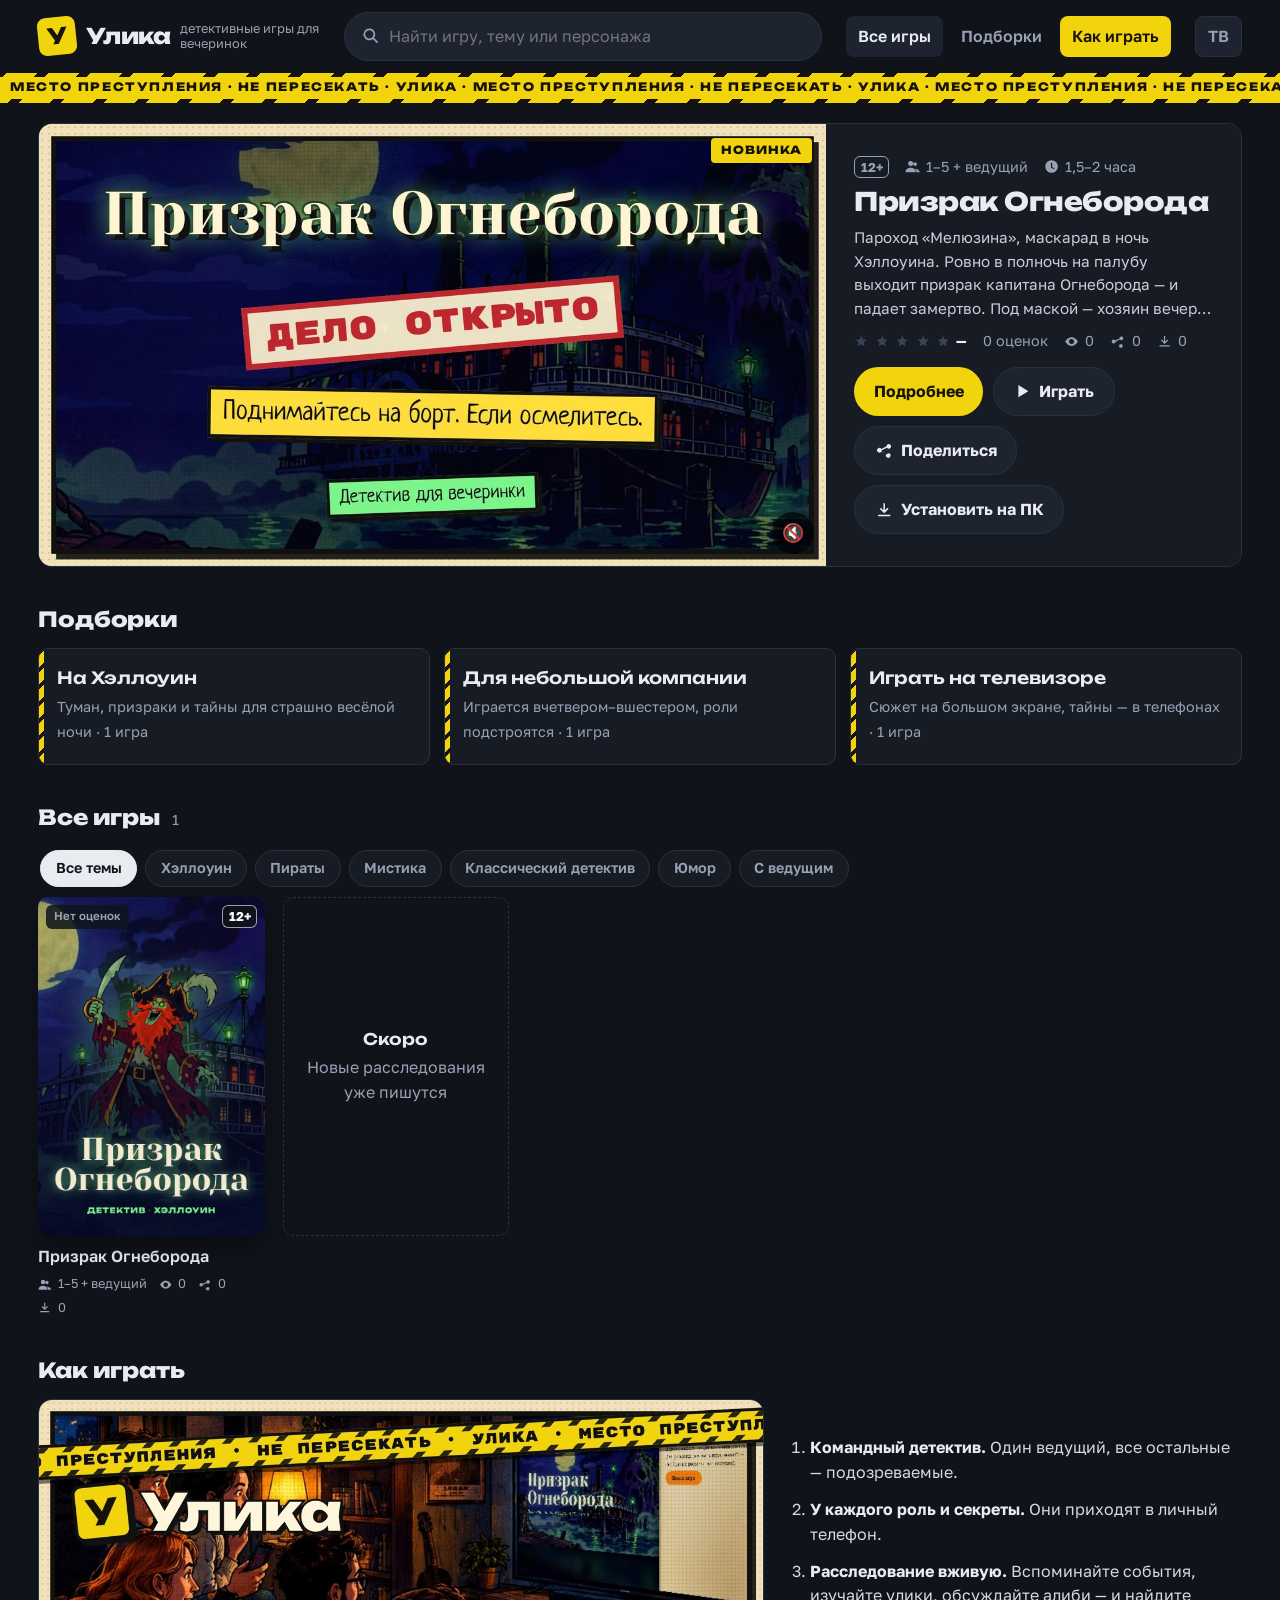
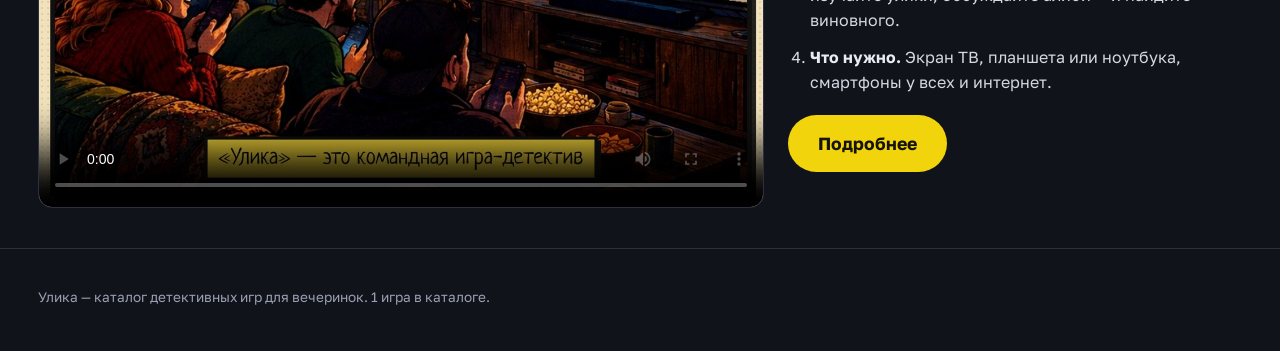
==== commit d062f871: "Каталог: раздел «Как играть» с видеоинструкцией и подробными правилами, кнопка в шапке Co-Authored-B" ====
--- a/index.html
+++ b/index.html
@@ -12,12 +12,33 @@
 <meta property="og:image" content="media/ognebord-og.jpg">
 <link rel="preload" href="fonts/unbounded-cyrillic-800-normal.woff2" as="font" type="font/woff2" crossorigin>
 <link rel="icon" href="favicon.svg" type="image/svg+xml">
+<style>
+/* Заставка загрузки: видна сразу, до загрузки стилей и скриптов */
+html:not(.ready) .shell, html:not(.ready) body > header, html:not(.ready) .tape, html:not(.ready) .ad-top, html:not(.ready) .foot, html:not(.ready) .ad-bottom { visibility: hidden; }
+html, body { background: #10131a; }
+#boot { position: fixed; inset: 0; z-index: 1000; background: #10131a; display: flex; flex-direction: column; align-items: center; justify-content: center; gap: 26px; transition: opacity .35s ease, visibility .35s; }
+html.ready #boot { opacity: 0; visibility: hidden; pointer-events: none; }
+#boot .bm { display: flex; align-items: center; gap: 16px; }
+#boot .mk { width: 72px; height: 72px; border-radius: 14px; background: #f2d40c; color: #15130a; font: 800 42px/72px 'Unbounded', 'Arial Black', sans-serif; text-align: center; transform: rotate(-6deg); }
+#boot .nm { color: #e9ebf1; font: 800 48px/1 'Unbounded', 'Arial Black', sans-serif; letter-spacing: -.02em; }
+#boot .tp { width: min(260px, 60vw); height: 10px; border-radius: 5px; overflow: hidden; background: repeating-linear-gradient(-45deg, #f2d40c 0 12px, #15130a 12px 18px); background-size: 34px 10px; animation: boot-tape .8s linear infinite; opacity: .9; }
+#boot .sb { color: #98a1b3; font: 400 14px/1.3 system-ui, sans-serif; }
+@keyframes boot-tape { to { background-position: 34px 0; } }
+@media (prefers-reduced-motion: reduce) { #boot .tp { animation: none; } }
+</style>
+<noscript><style>#boot { display: none; } html:not(.ready) .shell { visibility: visible; }</style></noscript>
+<script>setTimeout(function () { document.documentElement.classList.add('ready'); }, 8000); /* страховка */</script>
 <link rel="stylesheet" href="css/site.css">
 <script>/* ярлык, установленный, когда игра жила в корне сайта */ if (/[?&]source=app/.test(location.search)) location.replace('ognebord/');</script>
 <script src="config.js"></script>
 <script type="module" src="js/catalog.js"></script>
 </head>
 <body>
+<div id="boot" role="status" aria-label="Загрузка">
+  <div class="bm"><span class="mk">У</span><span class="nm">Улика</span></div>
+  <div class="tp"></div>
+  <div class="sb">детективные игры для вечеринок</div>
+</div>
 <div class="shell">
   <aside class="rail" aria-label="Реклама"><div class="ad ad-left" data-ad="left"></div></aside>
   <main id="main">
@@ -29,6 +50,42 @@
     <h2 class="sec" id="all">Все игры <small id="count"></small></h2>
     <div class="filters" role="group" aria-label="Темы" id="themes"></div>
     <div class="grid" id="grid" aria-live="polite"></div>
+
+    <section class="how" id="how" aria-labelledby="how-h">
+      <h2 class="sec" id="how-h">Как играть</h2>
+      <div class="how-grid">
+        <div class="how-video">
+          <video id="how-video" controls playsinline preload="none" poster="media/howto-16x9.jpg" aria-label="Видеоинструкция: как играть в Улику">
+            <source src="media/howto-16x9.mp4" type="video/mp4">
+          </video>
+        </div>
+        <div class="how-short">
+          <ol class="how-steps">
+            <li><b>Командный детектив.</b> Один ведущий, все остальные — подозреваемые.</li>
+            <li><b>У каждого роль и секреты.</b> Они приходят в личный телефон.</li>
+            <li><b>Расследование вживую.</b> Вспоминайте события, изучайте улики, обсуждайте алиби — и найдите виновного.</li>
+            <li><b>Что нужно.</b> Экран ТВ, планшета или ноутбука, смартфоны у всех и интернет.</li>
+          </ol>
+          <button class="btn big" id="how-more" aria-expanded="false" aria-controls="how-details">Подробнее</button>
+        </div>
+      </div>
+
+      <div class="how-details" id="how-details" hidden>
+        <p class="nospoil">✓ Без спойлеров — только правила</p>
+        <div class="rules">
+          <div class="rule"><h3>1. Что такое «Улика»</h3><p>Детективная игра для компании. История, сцены и улики показываются на общем экране, а расследование идёт вживую: вы разговариваете, спорите и ищете виновного вместе. Одна партия — один вечер, обычно 1,5–2 часа.</p></div>
+          <div class="rule"><h3>2. Кто играет</h3><p>Один участник — ведущий, остальные — подозреваемые. Сколько нужно игроков, написано на странице каждой игры. Если людей меньше, чем персонажей, свободные роли читает ведущий — все персонажи всегда в игре.</p></div>
+          <div class="rule"><h3>3. Что понадобится</h3><p>Общий экран: телевизор, ноутбук или планшет — его должны видеть все. Смартфон у ведущего и у каждого игрока. Интернет на всех устройствах. Включите звук на общем экране: у игры есть музыка.</p></div>
+          <div class="rule"><h3>4. Как начать</h3><p>Откройте на общем экране сайт «Улики», выберите игру и нажмите «Играть», затем «Новая игра». Ведущий сканирует маленький QR-код — его телефон становится пультом. Игроки сканируют большой QR-код и выбирают персонажей. Устанавливать ничего не нужно.</p></div>
+          <div class="rule"><h3>5. Ход игры</h3><p>Игра идёт по раундам. В каждом раунде вы молча читаете на телефоне свою карточку, по очереди рассказываете, что делали, осматриваете места, где открылись новые улики, и обсуждаете, кто что скрывает. Важное можно записывать во вкладку «Пометки» в телефоне.</p></div>
+          <div class="rule"><h3>6. Секреты и честность</h3><p>Не показывайте свою карточку другим — пересказывайте своими словами. Можно о чём-то умолчать или уйти от ответа, а когда разрешено лгать — сказано в правилах каждой игры. Подозревать стоит всех, даже себя.</p></div>
+          <div class="rule"><h3>7. Финал</h3><p>В конце каждый тайно голосует на телефоне: кто виновен, как и зачем. За верные ответы начисляются очки, а у персонажей есть ещё и личные цели. Затем на экране — развязка всей истории.</p></div>
+          <div class="rule"><h3>8. Роль ведущего</h3><p>Ведущий управляет игрой с телефона: переключает сцены, следит за временем и читает за свободных персонажей. Его задача — держать темп и атмосферу, а не подсказывать. Ведущий тоже узнаёт разгадку только в финале.</p></div>
+          <div class="rule"><h3>9. Советы</h3><p>Зарядите телефоны, приглушите свет, а если хочется атмосферы — придумайте костюмы. И главное: не рассказывайте разгадку тем, кто ещё будет играть.</p></div>
+        </div>
+        <button class="btn ghost" id="how-less" aria-controls="how-details">Свернуть</button>
+      </div>
+    </section>
   </main>
 </div>
 </body>
--- a/css/site.css
+++ b/css/site.css
@@ -263,3 +263,17 @@
 .toast { position: fixed; left: 50%; bottom: 130px; transform: translateX(-50%); z-index: 70; background: var(--text); color: var(--bg); padding: 12px 18px; border-radius: 10px; font-weight: 600; max-width: calc(100% - 32px); box-shadow: 0 10px 30px rgba(0,0,0,.5); }
 /* Крупный режим для телевизора: установка не нужна */
 html.tv [data-install], html.tv [data-install-hint] { display: none; }
+
+/* ---------- Как играть ---------- */
+.topnav a.nav-how { color: var(--tape-ink); background: var(--tape); }
+.topnav a.nav-how:hover { color: var(--tape-ink); background: var(--tape); filter: brightness(1.08); }
+.how { scroll-margin-top: 90px; }
+.how-grid { display: grid; gap: 24px; grid-template-columns: 1fr; align-items: center; }
+@media (min-width: 1000px) { .how-grid { grid-template-columns: minmax(0, 1.6fr) minmax(300px, 1fr); } }
+.how-video { border-radius: 14px; overflow: hidden; background: #000; border: 1px solid var(--line); }
+.how-video video { display: block; width: 100%; aspect-ratio: 16 / 9; background: #000; }
+.how-video video.vert { aspect-ratio: 9 / 16; max-height: 78vh; width: auto; margin: 0 auto; }
+.how-steps { margin: 0 0 20px; padding-left: 1.4em; display: grid; gap: 12px; color: #d4d8e2; }
+.how-steps b { color: var(--text); }
+.how-details { margin-top: 26px; scroll-margin-top: 90px; }
+.how-details .rules { margin-bottom: 18px; }
